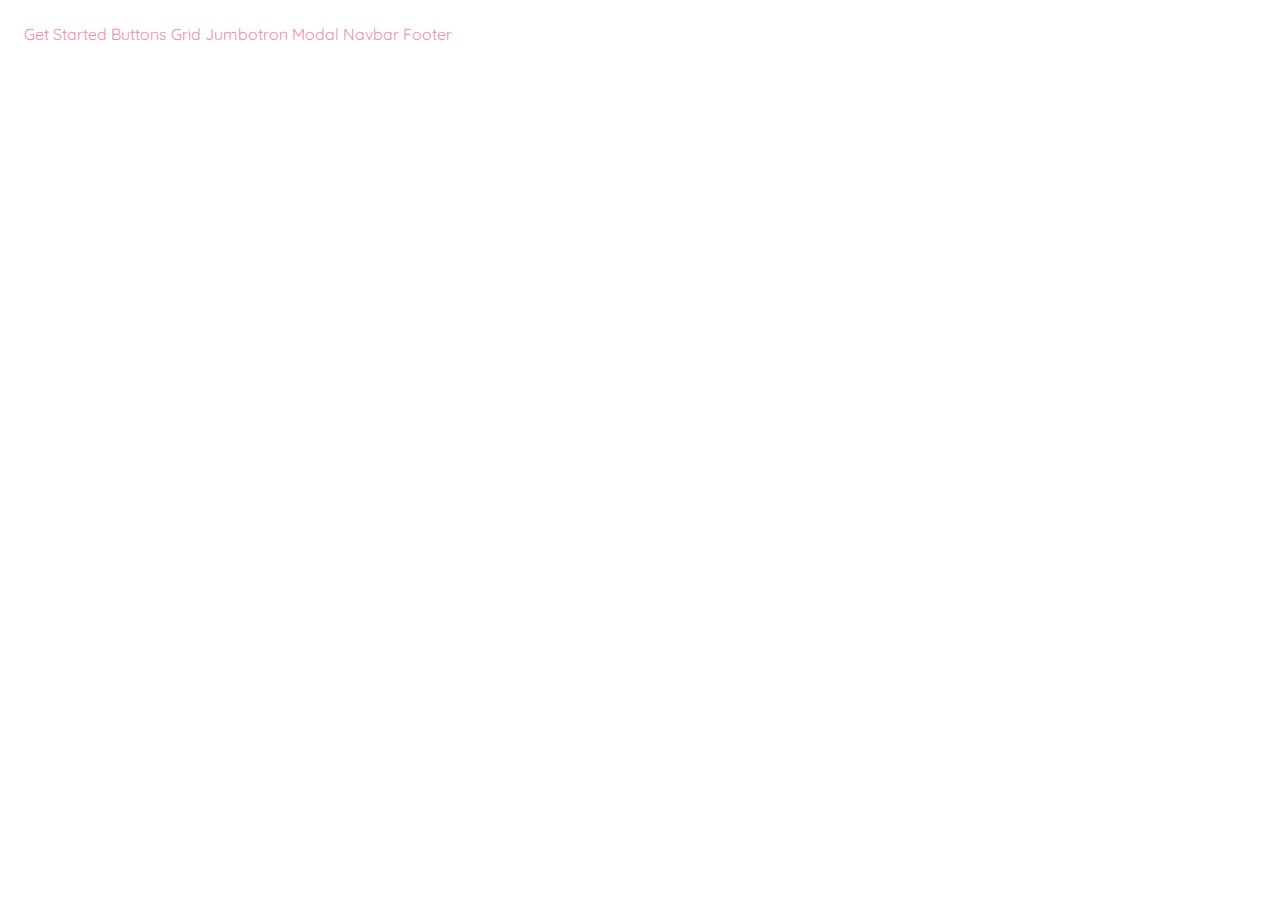
==== index.html @ 78e28110 "Index file for documentation" ====
<!DOCTYPE html>
<html lang="en">
    <head>
        <meta charset="utf-8">
        <meta name="viewport" content="width=device-width, initial-scale=1.0">
        <link rel="stylesheet" href="css/main.css">
        <title>Get Started with Pattern Library</title>
    </head>
    <body>
        <div class="column">
            <div class="sidenav">
                <a href="#!">Get Started</a>
                <a href="#!">Buttons</a>
                <a href="#!">Grid</a>
                <a href="#!">Jumbotron</a>
                <a href="#!">Modal</a>
                <a href="#!">Navbar</a>
                <a href="#!">Footer</a>
            </div>
        </div>

        <script src="http://code.jquery.com/jquery-3.3.1.min.js"></script>
        <script src="js/main.js"></script>
    </body>
</html>
---- css/main.css ----
@import url("https://fonts.googleapis.com/css?family=Quicksand:400,500");
html {
  box-sizing: border-box; }

*,
*:before,
*:after {
  box-sizing: inherit; }

* {
  transition: all .3s ease-in-out; }

body {
  padding: 0;
  margin: 0;
  font-family: "Quicksand", sans-serif;
  font-weight: 400;
  color: #333333;
  display: flex;
  min-height: 100vh;
  flex-direction: column; }

.section {
  width: 100%;
  padding: 20px 0px;
  background-color: #FFFFFF; }

a {
  text-decoration: none;
  color: #F48AAE; }
  a:hover {
    color: #64CEC3; }

h1, h2, h3, h4, h5, h6 {
  font-weight: 500;
  margin-top: 1rem;
  margin-bottom: 1rem; }

h1 {
  font-size: 2.5rem;
  margin-bottom: 20px; }

h2 {
  font-size: 2rem; }

h3 {
  font-size: 1.75rem; }

h4 {
  font-size: 1.5rem; }

h5 {
  font-size: 1.25rem; }

h6 {
  font-size: 1.1rem; }

i {
  transition: .3s ease-in-out;
  color: #F48AAE;
  font-size: 2rem; }
  i:hover {
    color: #D5D5D5; }

ul {
  list-style-type: none; }
  ul li {
    list-style-type: none; }

xmp {
  background-color: #F5F5F5;
  padding: 20px; }

input {
  padding: 0.75rem 1rem;
  outline: none;
  font-family: "Quicksand", sans-serif;
  font-size: 16px;
  color: #333333;
  border: 1px solid #D5D5D5;
  border-radius: 5px;
  margin-right: 10px;
  vertical-align: top; }

::placeholder {
  font-family: "Quicksand", sans-serif;
  color: #D5D5D5; }

.left-align {
  text-align: left; }

.center, .center-align {
  text-align: center; }

.right-align {
  text-align: right; }

.right {
  float: right; }

header .header-image {
  width: 100%;
  height: auto; }

footer {
  width: 100%;
  background-color: #F48AAE; }
  footer ul {
    margin: 0;
    padding: 0; }
  footer a {
    color: #FFFFFF; }
    footer a:hover {
      color: #D5D5D5; }
  footer i {
    font-size: 2rem;
    color: #FFFFFF; }
  footer .fa-facebook-f, footer .fa-instagram {
    margin-left: 30px; }

@media screen and (min-width: 320px) {
  footer .column {
    text-align: center; } }
@media screen and (min-width: 640px) {
  footer .column {
    text-align: left; }
  footer .container {
    max-width: 100%; }
  footer i {
    font-size: 2.5rem; }
    footer i.fa-facebook-f, footer i.fa-instagram {
      margin-left: 30px; } }
@media screen and (min-width: 960px) {
  footer .container {
    max-width: 70%; } }
main {
  flex: 1; }

.container {
  max-width: 70%;
  margin: 0 auto; }

.column {
  padding: 1rem;
  margin: 8px; }

@media only screen and (min-width: 641px) {
  .row {
    display: flex; }

  .column {
    flex: 1; } }
nav {
  height: 80px;
  width: 100%;
  background-color: #64CEC3;
  color: #FFFFFF;
  line-height: 80px; }
  nav a {
    font-size: 1rem;
    color: #FFFFFF; }
    nav a:hover {
      color: #FFFFFF; }
  nav .open-menu {
    float: right;
    margin-top: 5px;
    margin-right: 20px; }
    nav .open-menu i {
      color: #FFFFFF; }
      nav .open-menu i:hover {
        color: #D5D5D5; }
  nav .main-nav {
    position: relative;
    height: 100%; }
  nav .logo {
    position: absolute;
    display: inline-block;
    padding: 0 0 0 20px;
    font-size: 2rem; }
    nav .logo:hover {
      color: #D5D5D5; }
  nav ul {
    margin: 0; }
    nav ul li {
      float: left;
      padding: 0; }
      nav ul li:hover {
        background-color: #37aea2; }
      nav ul li.active {
        background-color: #37aea2; }
        nav ul li.active a {
          color: #FFFFFF; }
        nav ul li.active:hover {
          background-color: #319b90; }
    nav ul a {
      font-size: 1rem;
      display: block;
      padding: 0 20px;
      cursor: pointer; }

@media screen and (min-width: 320px) {
  .main-nav ul {
    display: none; }

  .sidenav-container {
    display: none; } }
@media screen and (min-width: 640px) {
  .main-nav ul {
    display: inline-block; }

  .open-menu {
    display: none; }

  .sidenav-container {
    display: none; } }
@media screen and (min-width: 960px) {
  .main-nav ul {
    display: inline-block; }

  .open-menu {
    display: none; }

  .sidenav-container {
    display: none; } }
.sidenav-container {
  position: absolute;
  top: 0;
  left: 0;
  width: 100%;
  height: 100%;
  background-color: #FFFFFF; }
  .sidenav-container .close-menu {
    position: absolute;
    top: 20px;
    right: 20px; }
    .sidenav-container .close-menu i {
      color: #64CEC3; }
      .sidenav-container .close-menu i:hover {
        color: #37aea2; }
  .sidenav-container ul {
    margin-top: 55px;
    font-size: 1.5rem;
    font-weight: 500;
    padding-left: 0px; }
    .sidenav-container ul li {
      margin-left: 0;
      padding: 20px 0px 20px 50px;
      cursor: pointer; }
      .sidenav-container ul li:hover {
        background-color: #F5F5F5; }
        .sidenav-container ul li:hover a {
          color: #64CEC3; }

.btn {
  border: none;
  outline: none;
  cursor: pointer;
  padding: 0.75rem 1rem;
  font-size: 1rem;
  background-color: transparent;
  color: #333333;
  font-family: "Quicksand";
  border: solid 1px #D5D5D5;
  border-radius: 5px;
  transition: all .3s ease-in-out; }
  .btn:hover {
    border-color: #a2a2a2; }
  .btn.raised {
    box-shadow: 0px 2px 2px rgba(0, 0, 0, 0.225); }
  .btn.primary {
    background-color: #64CEC3;
    border-color: #64CEC3;
    color: #FFFFFF; }
    .btn.primary:hover {
      background-color: #37aea2;
      border-color: #37aea2; }
  .btn.secondary {
    background-color: #F48AAE;
    border-color: #F48AAE;
    color: #FFFFFF; }
    .btn.secondary:hover {
      background-color: #ed447e;
      border-color: #ed447e; }
  .btn.error {
    background-color: #F5493D;
    border-color: #F5493D;
    color: #FFFFFF; }
    .btn.error:hover {
      background-color: #da190b;
      border-color: #da190b; }
  .btn.success {
    background-color: #5FB962;
    border-color: #5FB962;
    color: #FFFFFF; }
    .btn.success:hover {
      background-color: #3e8e41;
      border-color: #3e8e41; }

.btn.outline {
  background-color: transparent;
  color: #333333; }
  .btn.outline.primary {
    border-color: #64CEC3;
    color: #64CEC3; }
    .btn.outline.primary:hover {
      background-color: #64CEC3;
      color: #FFFFFF; }
  .btn.outline.secondary {
    border-color: #F48AAE;
    color: #F48AAE; }
    .btn.outline.secondary:hover {
      background-color: #F48AAE;
      color: #FFFFFF; }
  .btn.outline.error {
    border-color: #F5493D;
    color: #F5493D; }
    .btn.outline.error:hover {
      background-color: #F5493D;
      color: #FFFFFF; }
  .btn.outline.success {
    border-color: #5FB962;
    color: #5FB962; }
    .btn.outline.success:hover {
      background-color: #5FB962;
      color: #FFFFFF; }

.btn.rounded.outline {
  background-color: #FFFFFF; }
  .btn.rounded.outline.primary {
    background-color: transparent; }
    .btn.rounded.outline.primary:hover {
      background-color: #64CEC3;
      border-color: #64CEC3; }
  .btn.rounded.outline.secondary {
    background-color: transparent; }
    .btn.rounded.outline.secondary:hover {
      background-color: #F48AAE;
      border-color: #F48AAE; }
  .btn.rounded.outline.error {
    background-color: transparent; }
    .btn.rounded.outline.error:hover {
      background-color: #F5493D;
      border-color: #F5493D; }
  .btn.rounded.outline.success {
    background-color: transparent; }
    .btn.rounded.outline.success:hover {
      background-color: #5FB962;
      border-color: #5FB962; }

.btn.rounded {
  border-radius: 50px;
  color: #FFFFFF; }
  .btn.rounded.primary {
    background-color: #64CEC3;
    border-color: #64CEC3; }
    .btn.rounded.primary:hover {
      background-color: #37aea2;
      border-color: #37aea2; }
  .btn.rounded.secondary {
    background-color: #F48AAE;
    border-color: #F48AAE; }
    .btn.rounded.secondary:hover {
      background-color: #ed447e;
      border-color: #ed447e; }
  .btn.rounded.error {
    background-color: #F5493D;
    border-color: #F5493D; }
    .btn.rounded.error:hover {
      background-color: #da190b;
      border-color: #da190b; }
  .btn.rounded.success {
    background-color: #5FB962;
    border-color: #5FB962; }
    .btn.rounded.success:hover {
      background-color: #3e8e41;
      border-color: #3e8e41; }

.btn.block {
  width: 100%;
  margin: 10px 0px;
  background-color: #64CEC3;
  border-color: #64CEC3;
  color: #FFFFFF; }
  .btn.block.primary {
    background-color: #64CEC3;
    border-color: #64CEC3; }
    .btn.block.primary:hover {
      background-color: #37aea2;
      border-color: #37aea2; }
  .btn.block.secondary {
    background-color: #F48AAE;
    border-color: #F48AAE; }
    .btn.block.secondary:hover {
      background-color: #ed447e;
      border-color: #ed447e; }
  .btn.block.error {
    background-color: #F5493D;
    border-color: #F5493D; }
    .btn.block.error:hover {
      background-color: #da190b;
      border-color: #da190b; }
  .btn.block.success {
    background-color: #5FB962;
    border-color: #5FB962; }
    .btn.block.success:hover {
      background-color: #3e8e41;
      border-color: #3e8e41; }

.btn.block.outline {
  background-color: transparent; }
  .btn.block.outline.primary {
    border-color: #64CEC3;
    color: #64CEC3; }
    .btn.block.outline.primary:hover {
      background-color: #64CEC3;
      color: #FFFFFF; }
  .btn.block.outline.secondary {
    border-color: #F48AAE;
    color: #F48AAE; }
    .btn.block.outline.secondary:hover {
      background-color: #F48AAE;
      color: #FFFFFF; }

.btn.clear {
  background-color: transparent;
  border-color: transparent; }
  .btn.clear.primary {
    color: #64CEC3; }
    .btn.clear.primary:hover {
      background-color: #64CEC3;
      border-color: #64CEC3;
      color: #FFFFFF; }
  .btn.clear.secondary {
    color: #F48AAE; }
    .btn.clear.secondary:hover {
      background-color: #F48AAE;
      border-color: #F48AAE;
      color: #FFFFFF; }
  .btn.clear.error {
    color: #F5493D; }
    .btn.clear.error:hover {
      background-color: #F5493D;
      border-color: #F5493D;
      color: #FFFFFF; }
  .btn.clear.success {
    color: #5FB962; }
    .btn.clear.success:hover {
      background-color: #5FB962;
      border-color: #5FB962;
      color: #FFFFFF; }

.jumbotron {
  background-color: #F5F5F5;
  padding: 10px 20px;
  border-radius: 10px; }
  .jumbotron input {
    margin: 10px 0px; }

.modal-container {
  position: fixed;
  display: none;
  z-index: 1;
  top: 0;
  left: 0;
  width: 100%;
  height: 100%;
  background-color: rgba(0, 0, 0, 0.5); }
  .modal-container .modal {
    position: relative;
    margin: 15% auto;
    padding: 20px 40px;
    width: 60%;
    border-radius: 5px;
    background-color: #FFFFFF; }
    .modal-container .modal .close-modal {
      position: absolute;
      top: 20px;
      right: 20px; }
      .modal-container .modal .close-modal i {
        color: #64CEC3; }
        .modal-container .modal .close-modal i:hover {
          color: #37aea2; }

@media screen and (min-width: 320px) {
  .modal-container .modal {
    width: 90%;
    padding: 10px 20px; } }
@media screen and (min-width: 640px) {
  .modal-container .modal {
    width: 90%;
    padding: 20px 30px; } }
@media screen and (min-width: 960px) {
  .modal-container .modal {
    width: 60%;
    padding: 20px 40px; } }

/*# sourceMappingURL=main.css.map */
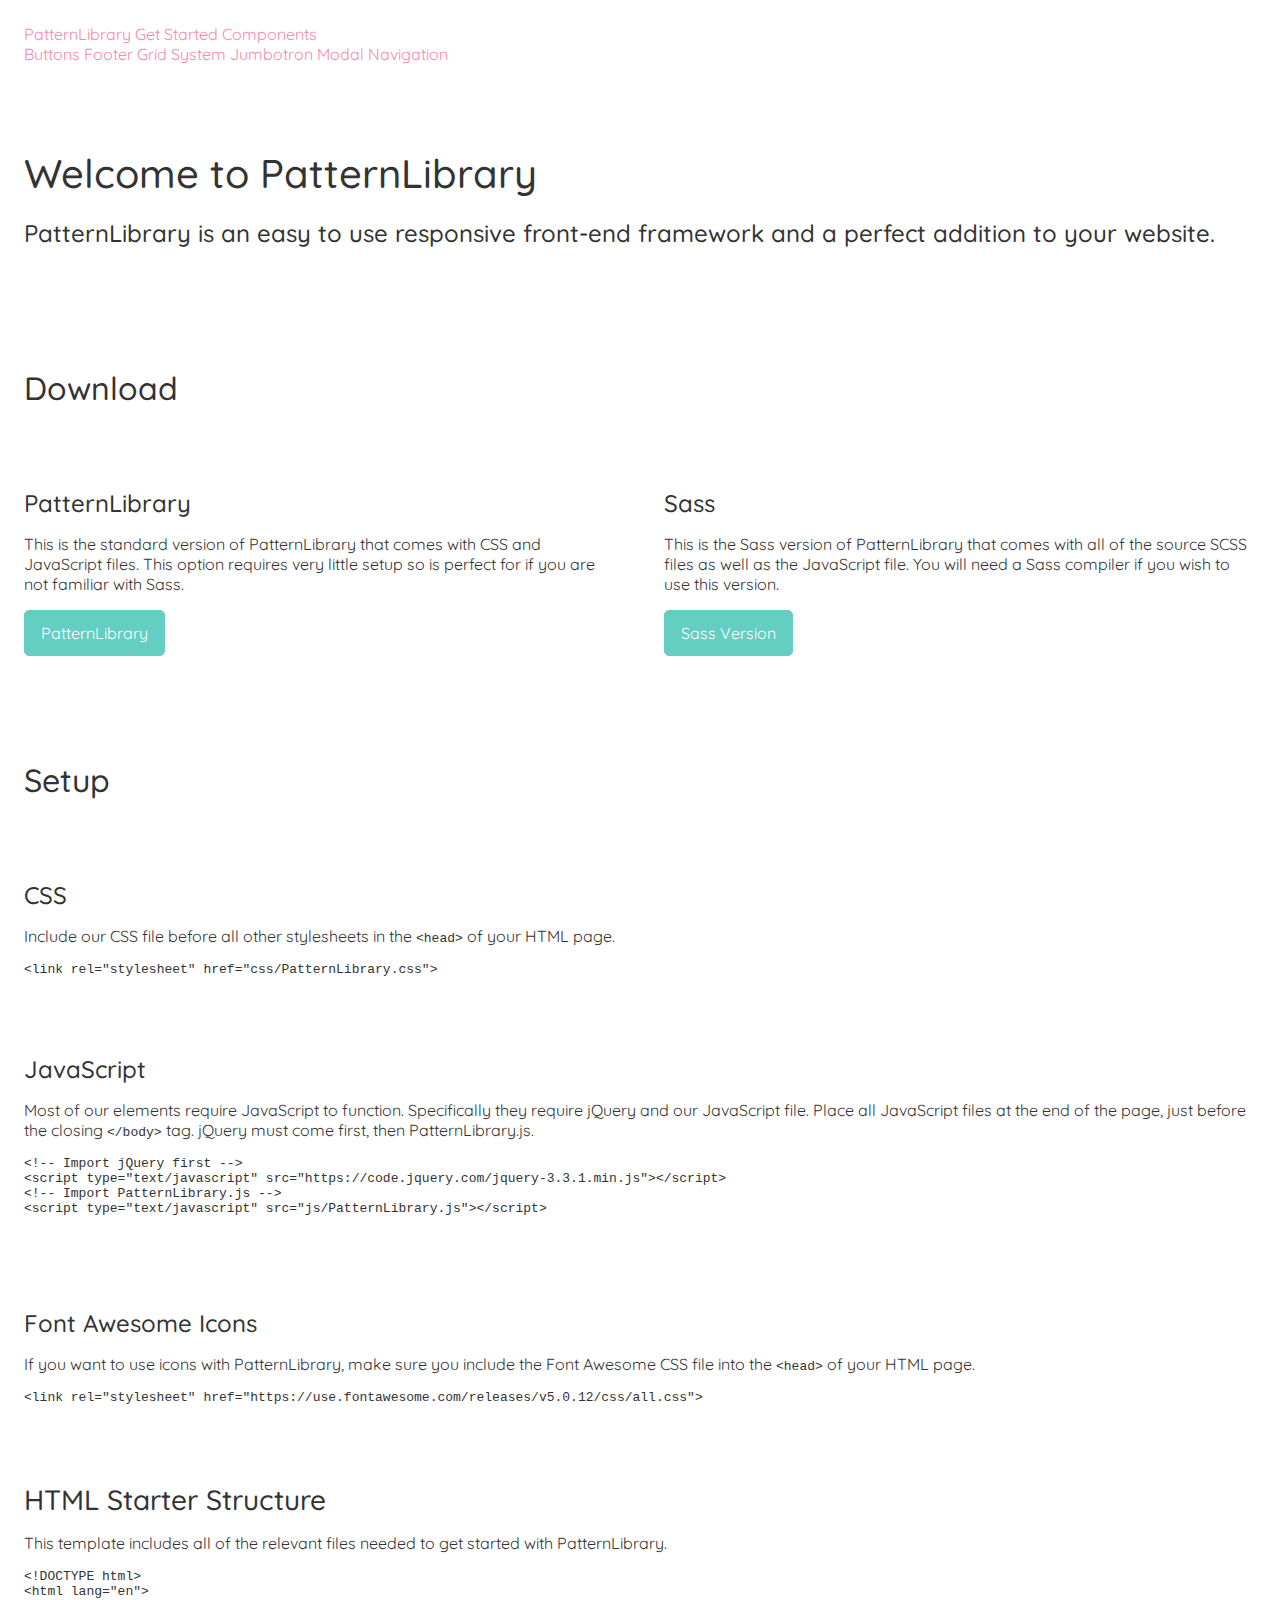
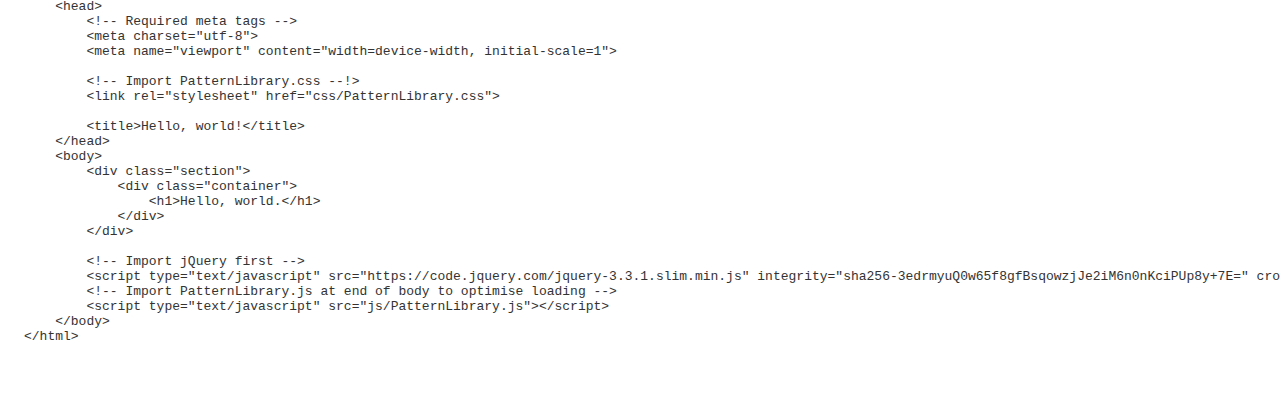
==== commit a7eb869c: "Index, buttons and footer html pages completed" ====
--- a/index.html
+++ b/index.html
@@ -3,23 +3,130 @@
     <head>
         <meta charset="utf-8">
         <meta name="viewport" content="width=device-width, initial-scale=1.0">
+        <link rel="stylesheet" href="https://use.fontawesome.com/releases/v5.0.12/css/all.css">
         <link rel="stylesheet" href="css/main.css">
-        <title>Get Started with Pattern Library</title>
+        <title>Get started with PatternLibrary</title>
     </head>
-    <body>
-        <div class="column">
-            <div class="sidenav">
-                <a href="#!">Get Started</a>
-                <a href="#!">Buttons</a>
-                <a href="#!">Grid</a>
-                <a href="#!">Jumbotron</a>
-                <a href="#!">Modal</a>
-                <a href="#!">Navbar</a>
-                <a href="#!">Footer</a>
-            </div>
+    <body id="is-page">
+        <div class="documentation-wrapper">
+            <header>
+                <div class="fixed-sidenav">
+                    <div class="column">
+                        <a class="logo center" href="index.html">PatternLibrary</a>
+                        <a class="sidenav-item active" href="index.html">Get Started</a>
+                        <a class="sidenav-item dropdown-btn" href="#!">Components</a>
+                        <div class="dropdown-container">
+                            <a class="dropdown-item" href="buttons.html">Buttons</a>
+                            <a class="dropdown-item" href="footer.html">Footer</a>
+                            <a class="dropdown-item" href="grid.html">Grid System</a>
+                            <a class="dropdown-item" href="jumbotron.html">Jumbotron</a>
+                            <a class="dropdown-item" href="modal.html">Modal</a>
+                            <a class="dropdown-item" href="navigation.html">Navigation</a>
+                        </div>
+                    </div>
+                </div>
+            </header>
+            <main>
+                <div class="row section">
+                    <div class="column">
+                        <h1 class="heading">Welcome to PatternLibrary</h1>
+                        <h4 class="tagline">PatternLibrary is an easy to use responsive front-end framework and a perfect addition to your website.</h4>
+                    </div>
+                </div>
+                <div class="section">
+                    <div class="row">
+                        <div class="column column-title">
+                            <h2 class="title">Download</h2>
+                        </div>
+                    </div>
+                    <div class="row">
+                        <div class="column">
+                            <h4 class="subtitle">PatternLibrary</h4>
+                            <p>This is the standard version of PatternLibrary that comes with CSS and JavaScript files. This option requires very little setup so is perfect for if you are not familiar with Sass.</p>
+                            <button class="btn primary">PatternLibrary</button>
+                        </div>
+                        <div class="column">
+                            <h4 class="subtitle">Sass</h4>
+                            <p>This is the Sass version of PatternLibrary that comes with all of the source SCSS files as well as the JavaScript file. You will need a Sass compiler if you wish to use this version.</p>
+                            <button class="btn primary">Sass Version</button>
+                        </div>
+                    </div>
+                </div>
+                <div class="section">
+                    <div class="row">
+                        <div class="column column-title">
+                            <h2 class="title">Setup</h2>
+                        </div>
+                    </div>
+                    <div class="row">
+                        <div class="column">
+                            <h4 class="subtitle">CSS</h4>
+                            <p>Include our CSS file before all other stylesheets in the <code class="code-inline">&lt;head&gt;</code> of your HTML page.</p>
+<pre>
+<code class="code-block"><span class="code-tag">&lt;link</span> rel="stylesheet" href="css/PatternLibrary.css"&gt;</code>
+</pre>
+                        </div>
+                    </div>
+                    <div class="row">
+                        <div class="column">
+                            <h4 class="subtitle">JavaScript</h4>
+                            <p>Most of our elements require JavaScript to function. Specifically they require jQuery and our JavaScript file. Place all JavaScript files at the end of the page, just before the closing <code class="code-inline">&lt;/body&gt;</code> tag. jQuery must come first, then PatternLibrary.js.</p>
+<pre>
+<code class="code-block">&lt;!-- Import jQuery first --&gt;
+&lt;script type="text/javascript" src="https://code.jquery.com/jquery-3.3.1.min.js"&gt;&lt;/script&gt;
+&lt;!-- Import PatternLibrary.js --&gt;
+&lt;script type="text/javascript" src="js/PatternLibrary.js"&gt;&lt;/script&gt;
+</code>
+</pre>
+                        </div>
+                    </div>
+                    <div class="row">
+                        <div class="column">
+                            <h4 class="subtitle">Font Awesome Icons</h4>
+                            <p>If you want to use icons with PatternLibrary, make sure you include the Font Awesome CSS file into the <code class="code-inline">&lt;head&gt;</code> of your HTML page.</p>
+<pre>
+<code class="code-block">&lt;link rel="stylesheet" href="https://use.fontawesome.com/releases/v5.0.12/css/all.css"&gt;</code>
+</pre>
+                        </div>
+                    </div>
+                    <div class="row">
+                        <div class="column">
+                            <h3 class="title">HTML Starter Structure</h3>
+                            <p>This template includes all of the relevant files needed to get started with PatternLibrary.</p>
+<pre>
+<code class="code-block">&lt;!DOCTYPE html&gt;
+&lt;html lang="en"&gt;
+    &lt;head&gt;
+        &lt;!-- Required meta tags --&gt;
+        &lt;meta charset="utf-8"&gt;
+        &lt;meta name="viewport" content="width=device-width, initial-scale=1"&gt;
+        
+        &lt;!-- Import PatternLibrary.css --!&gt;
+        &lt;link rel="stylesheet" href="css/PatternLibrary.css"&gt;
+        
+        &lt;title&gt;Hello, world!&lt;/title&gt;
+    &lt;/head&gt;
+    &lt;body&gt;
+        &lt;div class="section"&gt;
+            &lt;div class="container"&gt;
+                &lt;h1&gt;Hello, world.&lt;/h1&gt;
+            &lt;/div&gt;
+        &lt;/div&gt;
+        
+        &lt;!-- Import jQuery first --&gt;
+        &lt;script type="text/javascript" src="https://code.jquery.com/jquery-3.3.1.slim.min.js" integrity="sha256-3edrmyuQ0w65f8gfBsqowzjJe2iM6n0nKciPUp8y+7E=" crossorigin="anonymous"&gt;&lt;/script&gt;
+        &lt;!-- Import PatternLibrary.js at end of body to optimise loading --&gt;
+        &lt;script type="text/javascript" src="js/PatternLibrary.js"&gt;&lt;/script&gt;
+    &lt;/body&gt;
+&lt;/html&gt;
+</code>
+</pre>
+                        </div>
+                    </div>
+                </div>
+            </main>
+            <script src="http://code.jquery.com/jquery-3.3.1.min.js"></script>
+            <script src="js/main.js"></script>
         </div>
-
-        <script src="http://code.jquery.com/jquery-3.3.1.min.js"></script>
-        <script src="js/main.js"></script>
     </body>
 </html>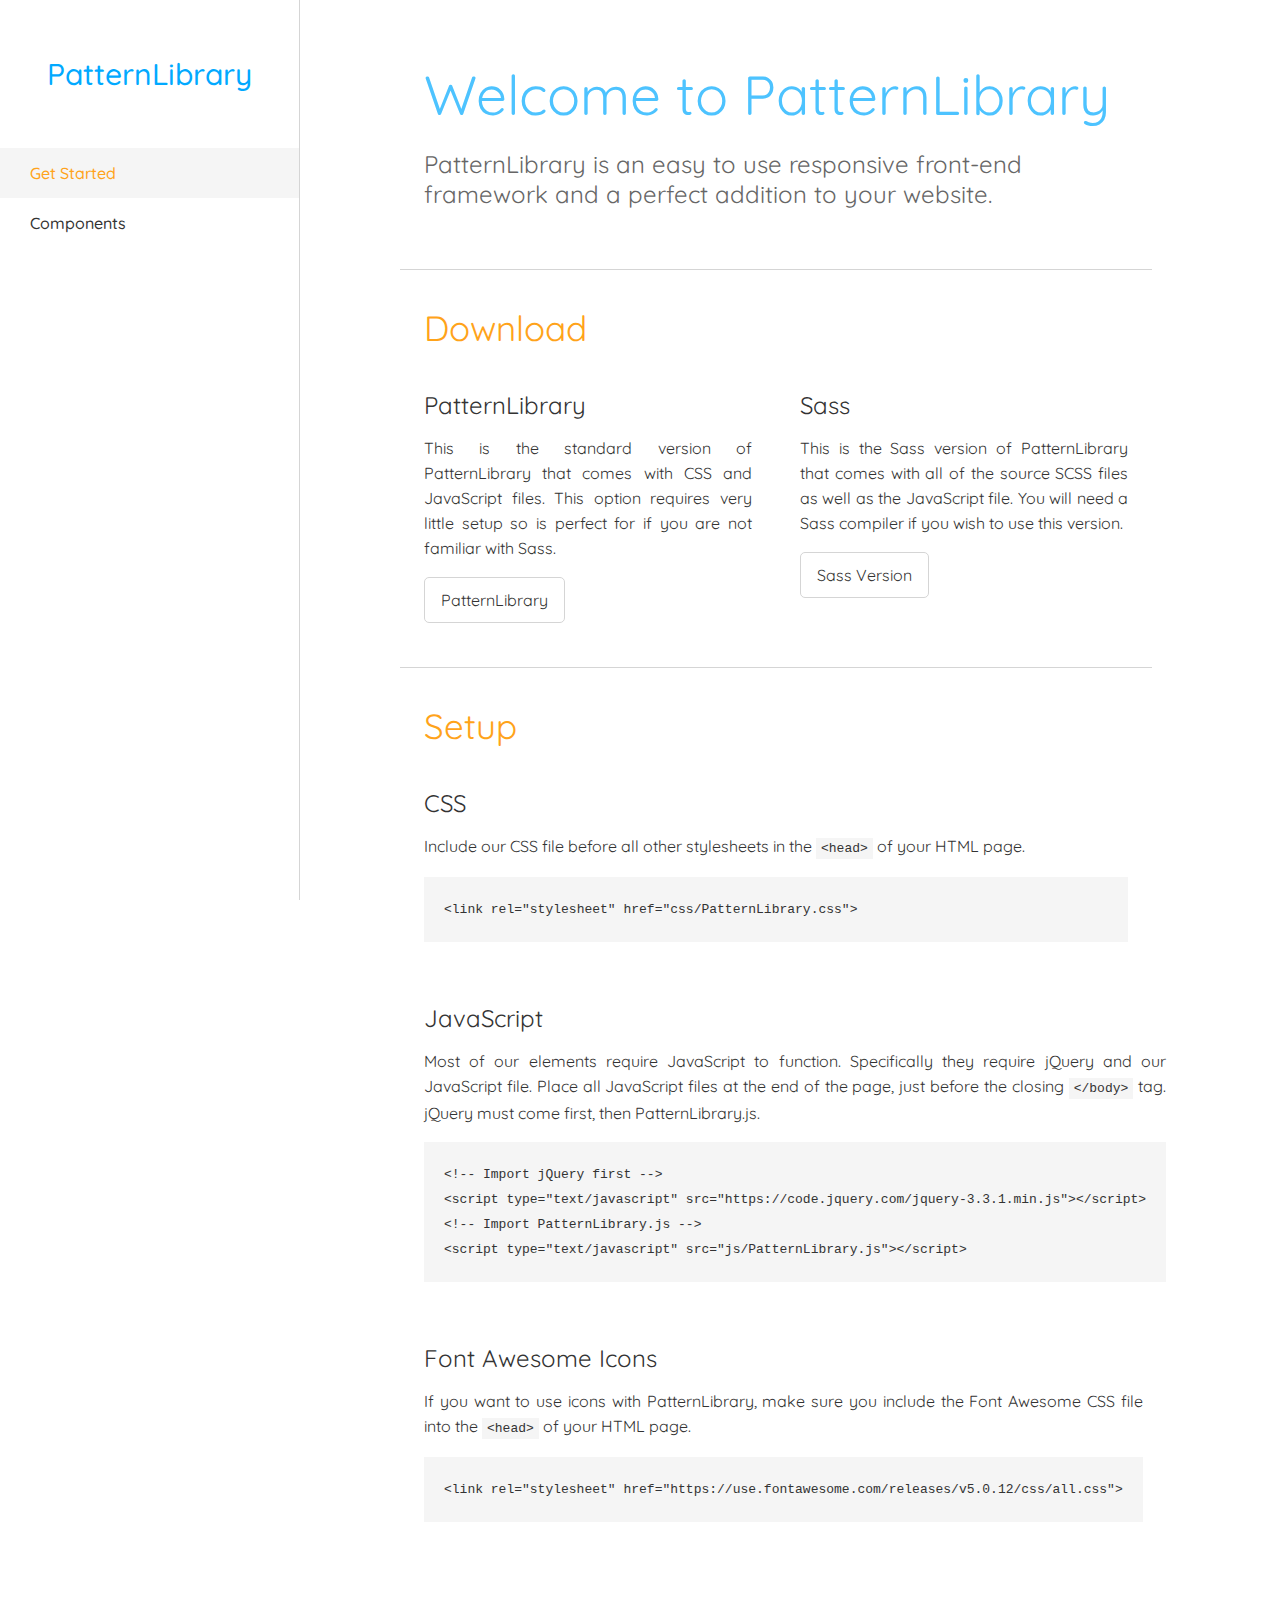
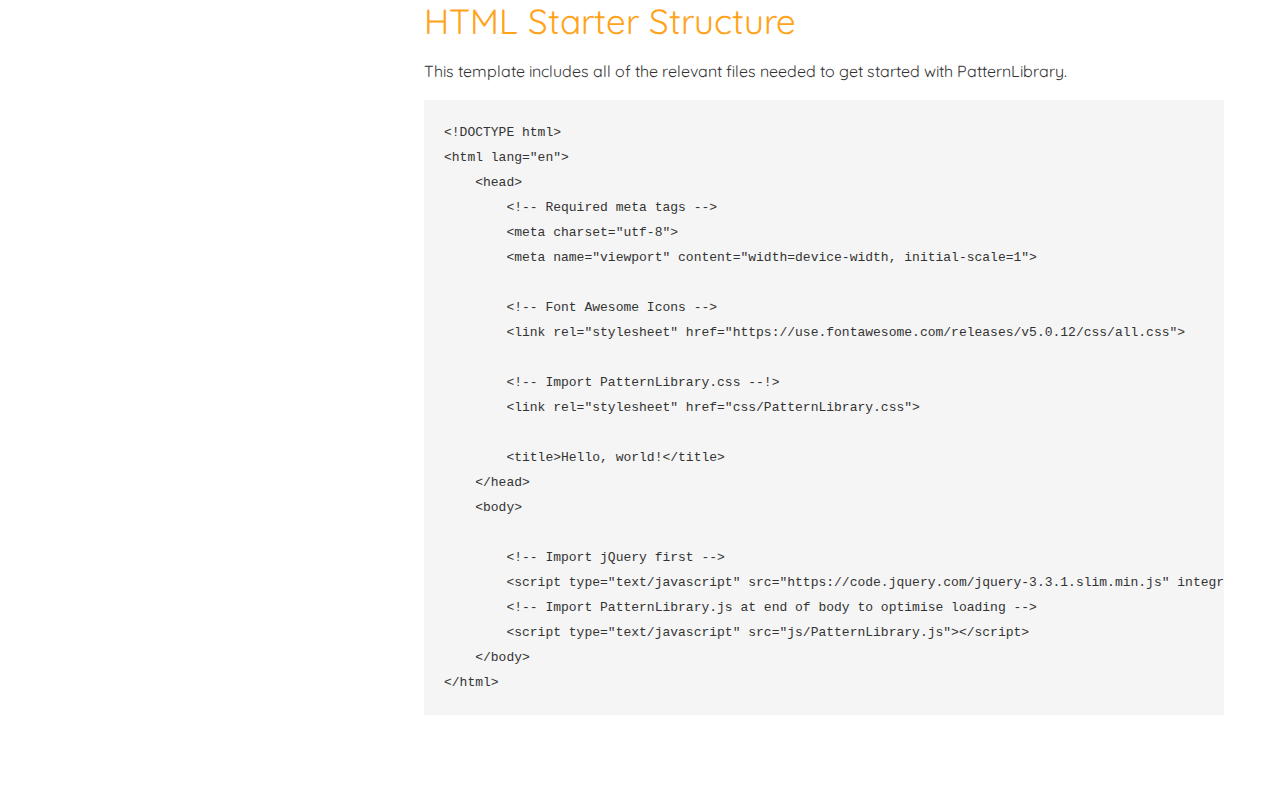
==== commit c75a6e06: "Jumbotron page completed" ====
--- a/index.html
+++ b/index.html
@@ -101,17 +101,15 @@
         &lt;meta charset="utf-8"&gt;
         &lt;meta name="viewport" content="width=device-width, initial-scale=1"&gt;
         
+        &lt;!-- Font Awesome Icons --&gt;
+        &lt;link rel="stylesheet" href="https://use.fontawesome.com/releases/v5.0.12/css/all.css"&gt;
+        
         &lt;!-- Import PatternLibrary.css --!&gt;
         &lt;link rel="stylesheet" href="css/PatternLibrary.css"&gt;
         
         &lt;title&gt;Hello, world!&lt;/title&gt;
     &lt;/head&gt;
     &lt;body&gt;
-        &lt;div class="section"&gt;
-            &lt;div class="container"&gt;
-                &lt;h1&gt;Hello, world.&lt;/h1&gt;
-            &lt;/div&gt;
-        &lt;/div&gt;
         
         &lt;!-- Import jQuery first --&gt;
         &lt;script type="text/javascript" src="https://code.jquery.com/jquery-3.3.1.slim.min.js" integrity="sha256-3edrmyuQ0w65f8gfBsqowzjJe2iM6n0nKciPUp8y+7E=" crossorigin="anonymous"&gt;&lt;/script&gt;
--- a/css/main.css
+++ b/css/main.css
@@ -27,9 +27,9 @@
 
 a {
   text-decoration: none;
-  color: #F48AAE; }
+  color: #FFA31A; }
   a:hover {
-    color: #64CEC3; }
+    color: #4DC3FF; }
 
 h1, h2, h3, h4, h5, h6 {
   font-weight: 500;
@@ -57,7 +57,7 @@
 
 i {
   transition: .3s ease-in-out;
-  color: #F48AAE;
+  color: #FFA31A;
   font-size: 2rem; }
   i:hover {
     color: #D5D5D5; }
@@ -66,10 +66,6 @@
   list-style-type: none; }
   ul li {
     list-style-type: none; }
-
-xmp {
-  background-color: #F5F5F5;
-  padding: 20px; }
 
 input {
   padding: 0.75rem 1rem;
@@ -97,26 +93,6 @@
 
 .right {
   float: right; }
-
-header .header-image {
-  width: 100%;
-  height: auto; }
-
-footer {
-  width: 100%;
-  background-color: #F48AAE; }
-  footer ul {
-    margin: 0;
-    padding: 0; }
-  footer a {
-    color: #FFFFFF; }
-    footer a:hover {
-      color: #D5D5D5; }
-  footer i {
-    font-size: 2rem;
-    color: #FFFFFF; }
-  footer .fa-facebook-f, footer .fa-instagram {
-    margin-left: 30px; }
 
 @media screen and (min-width: 320px) {
   footer .column {
@@ -153,7 +129,7 @@
 nav {
   height: 80px;
   width: 100%;
-  background-color: #64CEC3;
+  background-color: #4DC3FF;
   color: #FFFFFF;
   line-height: 80px; }
   nav a {
@@ -185,13 +161,13 @@
       float: left;
       padding: 0; }
       nav ul li:hover {
-        background-color: #37aea2; }
+        background-color: #01a9ff; }
       nav ul li.active {
-        background-color: #37aea2; }
+        background-color: #01a9ff; }
         nav ul li.active a {
           color: #FFFFFF; }
         nav ul li.active:hover {
-          background-color: #319b90; }
+          background-color: #0098e6; }
     nav ul a {
       font-size: 1rem;
       display: block;
@@ -222,34 +198,34 @@
 
   .sidenav-container {
     display: none; } }
-.sidenav-container {
+.mobilenav-container {
   position: absolute;
   top: 0;
   left: 0;
   width: 100%;
   height: 100%;
   background-color: #FFFFFF; }
-  .sidenav-container .close-menu {
+  .mobilenav-container .close-menu {
     position: absolute;
     top: 20px;
     right: 20px; }
-    .sidenav-container .close-menu i {
-      color: #64CEC3; }
-      .sidenav-container .close-menu i:hover {
-        color: #37aea2; }
-  .sidenav-container ul {
+    .mobilenav-container .close-menu i {
+      color: #4DC3FF; }
+      .mobilenav-container .close-menu i:hover {
+        color: #01a9ff; }
+  .mobilenav-container ul {
     margin-top: 55px;
     font-size: 1.5rem;
     font-weight: 500;
     padding-left: 0px; }
-    .sidenav-container ul li {
+    .mobilenav-container ul li {
       margin-left: 0;
       padding: 20px 0px 20px 50px;
       cursor: pointer; }
-      .sidenav-container ul li:hover {
+      .mobilenav-container ul li:hover {
         background-color: #F5F5F5; }
-        .sidenav-container ul li:hover a {
-          color: #64CEC3; }
+        .mobilenav-container ul li:hover a {
+          color: #4DC3FF; }
 
 .btn {
   border: none;
@@ -264,52 +240,66 @@
   border-radius: 5px;
   transition: all .3s ease-in-out; }
   .btn:hover {
-    border-color: #a2a2a2; }
+    border-color: #a2a2a2;
+    color: #333333; }
   .btn.raised {
     box-shadow: 0px 2px 2px rgba(0, 0, 0, 0.225); }
-  .btn.primary {
-    background-color: #64CEC3;
-    border-color: #64CEC3;
-    color: #FFFFFF; }
-    .btn.primary:hover {
-      background-color: #37aea2;
-      border-color: #37aea2; }
-  .btn.secondary {
-    background-color: #F48AAE;
-    border-color: #F48AAE;
-    color: #FFFFFF; }
-    .btn.secondary:hover {
-      background-color: #ed447e;
-      border-color: #ed447e; }
-  .btn.error {
+
+.btn.filled {
+  background-color: #D5D5D5;
+  border-color: transparent;
+  color: #FFFFFF; }
+  .btn.filled:hover {
+    background-color: #9E9E9E;
+    border-color: #9E9E9E;
+    color: #FFFFFF; }
+  .btn.filled.primary {
+    background-color: #4DC3FF;
+    border-color: #4DC3FF;
+    color: #FFFFFF; }
+    .btn.filled.primary:hover {
+      background-color: #01a9ff;
+      border-color: #01a9ff; }
+  .btn.filled.secondary {
+    background-color: #FFA31A;
+    border-color: #FFA31A;
+    color: #FFFFFF; }
+    .btn.filled.secondary:hover {
+      background-color: #cd7a00;
+      border-color: #cd7a00; }
+  .btn.filled.success {
+    background-color: #5FB962;
+    border-color: #5FB962;
+    color: #FFFFFF; }
+    .btn.filled.success:hover {
+      background-color: #3e8e41;
+      border-color: #3e8e41; }
+  .btn.filled.error {
     background-color: #F5493D;
     border-color: #F5493D;
     color: #FFFFFF; }
-    .btn.error:hover {
+    .btn.filled.error:hover {
       background-color: #da190b;
       border-color: #da190b; }
-  .btn.success {
-    background-color: #5FB962;
-    border-color: #5FB962;
-    color: #FFFFFF; }
-    .btn.success:hover {
-      background-color: #3e8e41;
-      border-color: #3e8e41; }
 
 .btn.outline {
   background-color: transparent;
   color: #333333; }
+  .btn.outline:hover {
+    background-color: #D5D5D5;
+    border-color: transparent;
+    color: #FFFFFF; }
   .btn.outline.primary {
-    border-color: #64CEC3;
-    color: #64CEC3; }
+    border-color: #4DC3FF;
+    color: #4DC3FF; }
     .btn.outline.primary:hover {
-      background-color: #64CEC3;
+      background-color: #4DC3FF;
       color: #FFFFFF; }
   .btn.outline.secondary {
-    border-color: #F48AAE;
-    color: #F48AAE; }
+    border-color: #FFA31A;
+    color: #FFA31A; }
     .btn.outline.secondary:hover {
-      background-color: #F48AAE;
+      background-color: #FFA31A;
       color: #FFFFFF; }
   .btn.outline.error {
     border-color: #F5493D;
@@ -324,134 +314,203 @@
       background-color: #5FB962;
       color: #FFFFFF; }
 
+.btn.rounded {
+  border-radius: 50px; }
+
 .btn.rounded.outline {
-  background-color: #FFFFFF; }
+  background-color: transparent;
+  color: #333333; }
+  .btn.rounded.outline:hover {
+    background-color: #D5D5D5;
+    border-color: transparent;
+    color: #FFFFFF; }
   .btn.rounded.outline.primary {
-    background-color: transparent; }
+    background-color: transparent;
+    color: #4DC3FF; }
     .btn.rounded.outline.primary:hover {
-      background-color: #64CEC3;
-      border-color: #64CEC3; }
+      background-color: #4DC3FF;
+      border-color: #4DC3FF;
+      color: #FFFFFF; }
   .btn.rounded.outline.secondary {
-    background-color: transparent; }
+    background-color: transparent;
+    color: #FFA31A; }
     .btn.rounded.outline.secondary:hover {
-      background-color: #F48AAE;
-      border-color: #F48AAE; }
+      background-color: #FFA31A;
+      border-color: #FFA31A;
+      color: #FFFFFF; }
   .btn.rounded.outline.error {
-    background-color: transparent; }
+    background-color: transparent;
+    color: #F5493D; }
     .btn.rounded.outline.error:hover {
       background-color: #F5493D;
-      border-color: #F5493D; }
+      border-color: #F5493D;
+      color: #FFFFFF; }
   .btn.rounded.outline.success {
-    background-color: transparent; }
+    background-color: transparent;
+    color: #5FB962; }
     .btn.rounded.outline.success:hover {
       background-color: #5FB962;
-      border-color: #5FB962; }
-
-.btn.rounded {
-  border-radius: 50px;
+      border-color: #5FB962;
+      color: #FFFFFF; }
+
+.btn.rounded.filled {
+  bbackground-color: #D5D5D5;
+  border-color: transparent;
   color: #FFFFFF; }
-  .btn.rounded.primary {
-    background-color: #64CEC3;
-    border-color: #64CEC3; }
-    .btn.rounded.primary:hover {
-      background-color: #37aea2;
-      border-color: #37aea2; }
-  .btn.rounded.secondary {
-    background-color: #F48AAE;
-    border-color: #F48AAE; }
-    .btn.rounded.secondary:hover {
-      background-color: #ed447e;
-      border-color: #ed447e; }
-  .btn.rounded.error {
+  .btn.rounded.filled:hover {
+    background-color: #9E9E9E;
+    border-color: #9E9E9E;
+    color: #FFFFFF; }
+  .btn.rounded.filled.primary {
+    background-color: #4DC3FF;
+    border-color: #4DC3FF; }
+    .btn.rounded.filled.primary:hover {
+      background-color: #01a9ff;
+      border-color: #01a9ff; }
+  .btn.rounded.filled.secondary {
+    background-color: #FFA31A;
+    border-color: #FFA31A; }
+    .btn.rounded.filled.secondary:hover {
+      background-color: #cd7a00;
+      border-color: #cd7a00; }
+  .btn.rounded.filled.error {
     background-color: #F5493D;
     border-color: #F5493D; }
-    .btn.rounded.error:hover {
+    .btn.rounded.filled.error:hover {
       background-color: #da190b;
       border-color: #da190b; }
-  .btn.rounded.success {
+  .btn.rounded.filled.success {
     background-color: #5FB962;
     border-color: #5FB962; }
-    .btn.rounded.success:hover {
+    .btn.rounded.filled.success:hover {
       background-color: #3e8e41;
       border-color: #3e8e41; }
 
 .btn.block {
   width: 100%;
-  margin: 10px 0px;
-  background-color: #64CEC3;
-  border-color: #64CEC3;
+  margin: 10px 0px; }
+
+.btn.block.filled {
+  background-color: #D5D5D5;
+  border-color: transparent;
   color: #FFFFFF; }
-  .btn.block.primary {
-    background-color: #64CEC3;
-    border-color: #64CEC3; }
-    .btn.block.primary:hover {
-      background-color: #37aea2;
-      border-color: #37aea2; }
-  .btn.block.secondary {
-    background-color: #F48AAE;
-    border-color: #F48AAE; }
-    .btn.block.secondary:hover {
-      background-color: #ed447e;
-      border-color: #ed447e; }
-  .btn.block.error {
+  .btn.block.filled:hover {
+    background-color: #9E9E9E;
+    border-color: #9E9E9E;
+    color: #FFFFFF; }
+  .btn.block.filled.primary {
+    background-color: #4DC3FF;
+    border-color: #4DC3FF;
+    color: #FFFFFF; }
+    .btn.block.filled.primary:hover {
+      background-color: #01a9ff;
+      border-color: #01a9ff; }
+  .btn.block.filled.secondary {
+    background-color: #FFA31A;
+    border-color: #FFA31A;
+    color: #FFFFFF; }
+    .btn.block.filled.secondary:hover {
+      background-color: #cd7a00;
+      border-color: #cd7a00; }
+  .btn.block.filled.error {
     background-color: #F5493D;
-    border-color: #F5493D; }
-    .btn.block.error:hover {
+    border-color: #F5493D;
+    color: #FFFFFF; }
+    .btn.block.filled.error:hover {
       background-color: #da190b;
       border-color: #da190b; }
-  .btn.block.success {
+  .btn.block.filled.success {
     background-color: #5FB962;
-    border-color: #5FB962; }
-    .btn.block.success:hover {
+    border-color: #5FB962;
+    color: #FFFFFF; }
+    .btn.block.filled.success:hover {
       background-color: #3e8e41;
       border-color: #3e8e41; }
 
 .btn.block.outline {
-  background-color: transparent; }
+  background-color: transparent;
+  color: #333333; }
+  .btn.block.outline:hover {
+    background-color: #D5D5D5;
+    border-color: transparent;
+    color: #FFFFFF; }
   .btn.block.outline.primary {
-    border-color: #64CEC3;
-    color: #64CEC3; }
+    border-color: #4DC3FF;
+    color: #4DC3FF; }
     .btn.block.outline.primary:hover {
-      background-color: #64CEC3;
+      background-color: #4DC3FF;
       color: #FFFFFF; }
   .btn.block.outline.secondary {
-    border-color: #F48AAE;
-    color: #F48AAE; }
+    border-color: #FFA31A;
+    color: #FFA31A; }
     .btn.block.outline.secondary:hover {
-      background-color: #F48AAE;
-      color: #FFFFFF; }
-
-.btn.clear {
+      background-color: #FFA31A;
+      color: #FFFFFF; }
+  .btn.block.outline.success {
+    border-color: #5FB962;
+    color: #5FB962; }
+    .btn.block.outline.success:hover {
+      background-color: #5FB962;
+      color: #FFFFFF; }
+  .btn.block.outline.error {
+    border-color: #F5493D;
+    color: #F5493D; }
+    .btn.block.outline.error:hover {
+      background-color: #F5493D;
+      color: #FFFFFF; }
+
+.btn.text {
   background-color: transparent;
-  border-color: transparent; }
-  .btn.clear.primary {
-    color: #64CEC3; }
-    .btn.clear.primary:hover {
-      background-color: #64CEC3;
-      border-color: #64CEC3;
-      color: #FFFFFF; }
-  .btn.clear.secondary {
-    color: #F48AAE; }
-    .btn.clear.secondary:hover {
-      background-color: #F48AAE;
-      border-color: #F48AAE;
-      color: #FFFFFF; }
-  .btn.clear.error {
+  border-color: transparent;
+  color: #9E9E9E; }
+  .btn.text:hover {
+    color: #333333; }
+  .btn.text.primary {
+    color: #4DC3FF; }
+    .btn.text.primary:hover {
+      color: #01a9ff; }
+  .btn.text.secondary {
+    color: #FFA31A; }
+    .btn.text.secondary:hover {
+      color: #cd7a00; }
+  .btn.text.error {
     color: #F5493D; }
-    .btn.clear.error:hover {
-      background-color: #F5493D;
-      border-color: #F5493D;
-      color: #FFFFFF; }
-  .btn.clear.success {
+    .btn.text.error:hover {
+      color: #da190b; }
+  .btn.text.success {
     color: #5FB962; }
-    .btn.clear.success:hover {
-      background-color: #5FB962;
-      border-color: #5FB962;
-      color: #FFFFFF; }
+    .btn.text.success:hover {
+      color: #3e8e41; }
+
+footer {
+  width: 100%;
+  background-color: #4DC3FF; }
+  footer ul {
+    margin: 0;
+    padding: 0; }
+    footer ul li {
+      list-style: none !important; }
+  footer h5 {
+    font-weight: 500 !important; }
+  footer a {
+    color: #FFFFFF;
+    transition: none; }
+    footer a:hover {
+      color: #666666; }
+  footer i {
+    font-size: 2rem;
+    color: #FFFFFF;
+    transition: none; }
+    footer i:hover {
+      color: #666666; }
+
+header .header-image {
+  width: 100%;
+  height: auto; }
 
 .jumbotron {
   background-color: #F5F5F5;
-  padding: 10px 20px;
+  padding: 20px;
   border-radius: 10px; }
   .jumbotron input {
     margin: 10px 0px; }
@@ -477,9 +536,9 @@
       top: 20px;
       right: 20px; }
       .modal-container .modal .close-modal i {
-        color: #64CEC3; }
+        color: #4DC3FF; }
         .modal-container .modal .close-modal i:hover {
-          color: #37aea2; }
+          color: #01a9ff; }
 
 @media screen and (min-width: 320px) {
   .modal-container .modal {
@@ -493,5 +552,104 @@
   .modal-container .modal {
     width: 60%;
     padding: 20px 40px; } }
+#is-dropdown-page .dropdown-container {
+  display: block; }
+
+.documentation-wrapper header .fixed-sidenav {
+  position: fixed;
+  height: 100%;
+  width: 300px;
+  border-right: 1px solid #D5D5D5;
+  background-color: #FFFFFF; }
+  .documentation-wrapper header .fixed-sidenav .column {
+    padding: 0;
+    margin: 0; }
+  .documentation-wrapper header .fixed-sidenav .logo {
+    color: #4DC3FF;
+    padding: 55px 10px;
+    font-size: 30px;
+    display: list-item;
+    list-style: none;
+    font-weight: 500; }
+    .documentation-wrapper header .fixed-sidenav .logo:hover {
+      color: #01a9ff; }
+  .documentation-wrapper header .fixed-sidenav .sidenav-item {
+    display: list-item;
+    list-style: none;
+    padding: 15px 0px 15px 30px;
+    color: #333333;
+    font-weight: 500; }
+    .documentation-wrapper header .fixed-sidenav .sidenav-item:hover {
+      color: #FFA31A; }
+  .documentation-wrapper header .fixed-sidenav .dropdown-container {
+    display: none; }
+    .documentation-wrapper header .fixed-sidenav .dropdown-container .dropdown-item {
+      display: list-item;
+      list-style: none;
+      padding: 15px 0px 15px 30px;
+      color: #333333; }
+      .documentation-wrapper header .fixed-sidenav .dropdown-container .dropdown-item:hover {
+        background-color: #F5F5F5; }
+  .documentation-wrapper header .fixed-sidenav .active {
+    background-color: #F5F5F5;
+    color: #FFA31A; }
+    .documentation-wrapper header .fixed-sidenav .active:hover {
+      color: #4DC3FF; }
+  .documentation-wrapper header .fixed-sidenav .active-dropdown-item {
+    background-color: #4DC3FF;
+    color: #FFFFFF !important; }
+    .documentation-wrapper header .fixed-sidenav .active-dropdown-item:hover {
+      color: #333333 !important; }
+.documentation-wrapper main {
+  padding-left: 400px;
+  width: 90%; }
+  .documentation-wrapper main h1, .documentation-wrapper main h2, .documentation-wrapper main h3, .documentation-wrapper main h4, .documentation-wrapper main h5, .documentation-wrapper main h6, .documentation-wrapper main p, .documentation-wrapper main a {
+    font-weight: 400; }
+  .documentation-wrapper main p {
+    text-align: justify;
+    line-height: 25px; }
+  .documentation-wrapper main .section {
+    border-bottom: 1px solid #D5D5D5; }
+    .documentation-wrapper main .section:last-of-type {
+      margin-bottom: 20px;
+      border-color: transparent; }
+  .documentation-wrapper main .column-title {
+    padding-top: 0px;
+    padding-bottom: 0px;
+    margin-top: 0px;
+    margin-bottom: 0px; }
+  .documentation-wrapper main .example-column {
+    background-color: #FFA31A;
+    text-align: center; }
+  .documentation-wrapper main .heading {
+    color: #4DC3FF;
+    font-size: 55px; }
+  .documentation-wrapper main .tagline {
+    color: #666666; }
+  .documentation-wrapper main .title {
+    color: #FFA31A;
+    font-size: 35px; }
+  .documentation-wrapper main .subtitle {
+    padding-top: 0px;
+    margin-top: 0px; }
+  .documentation-wrapper main pre {
+    overflow: auto;
+    background-color: #F5F5F5; }
+  .documentation-wrapper main .code-block {
+    display: inline-block;
+    padding: 20px;
+    width: 100%;
+    line-height: 25px;
+    max-width: 800px; }
+  .documentation-wrapper main .code-inline {
+    padding: 3px 5px;
+    background-color: #F5F5F5; }
+  .documentation-wrapper main li {
+    list-style: circle;
+    line-height: 30px; }
+  .documentation-wrapper main input[type="submit"], .documentation-wrapper main input[type="reset"] {
+    margin-right: 0px; }
+  .documentation-wrapper main footer {
+    margin-bottom: 30px; }
 
 /*# sourceMappingURL=main.css.map */
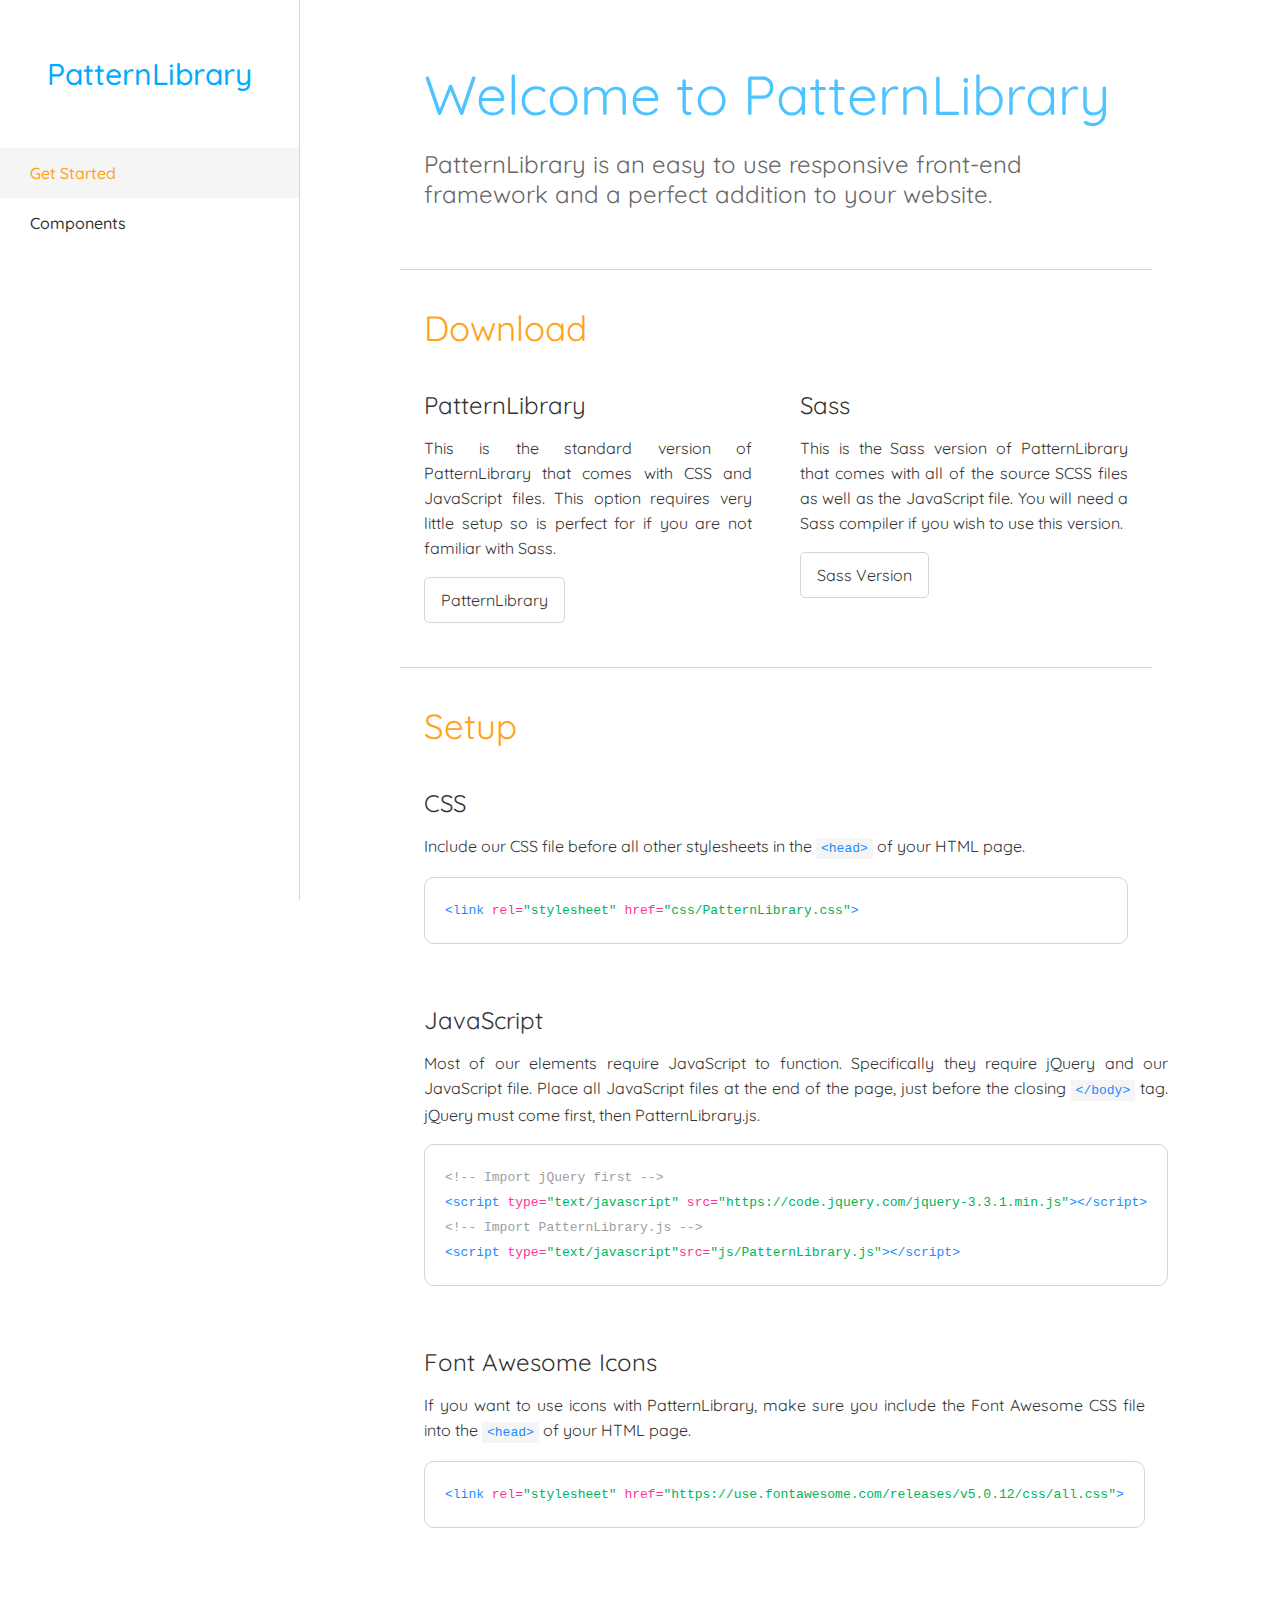
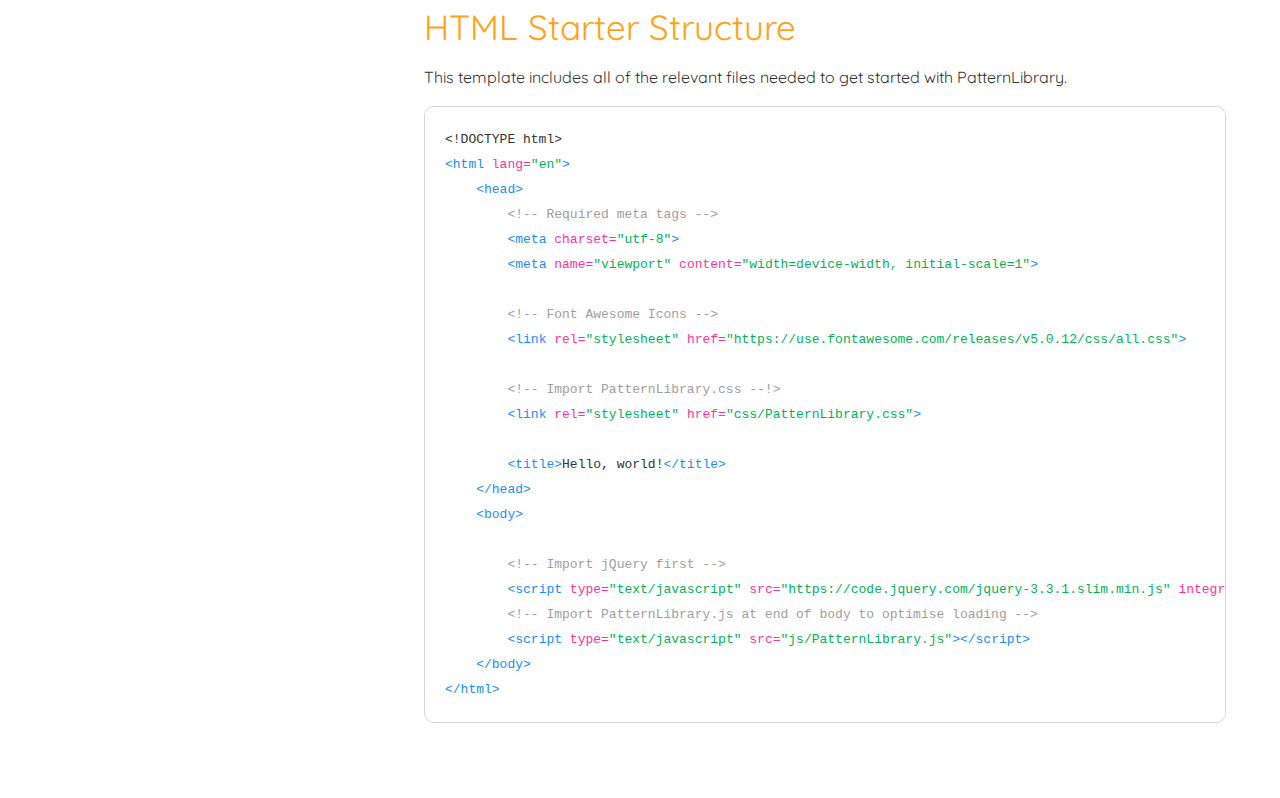
==== commit 3f4f7631: "Syntax highlighting Index.html" ====
--- a/index.html
+++ b/index.html
@@ -19,6 +19,7 @@
                             <a class="dropdown-item" href="buttons.html">Buttons</a>
                             <a class="dropdown-item" href="footer.html">Footer</a>
                             <a class="dropdown-item" href="grid.html">Grid System</a>
+                            <a class="dropdown-item" href="header.html">Header</a>
                             <a class="dropdown-item" href="jumbotron.html">Jumbotron</a>
                             <a class="dropdown-item" href="modal.html">Modal</a>
                             <a class="dropdown-item" href="navigation.html">Navigation</a>
@@ -61,31 +62,31 @@
                     <div class="row">
                         <div class="column">
                             <h4 class="subtitle">CSS</h4>
-                            <p>Include our CSS file before all other stylesheets in the <code class="code-inline">&lt;head&gt;</code> of your HTML page.</p>
+                            <p>Include our CSS file before all other stylesheets in the <code class="code-inline"><span class="tag">&lt;head&gt;</span></code> of your HTML page.</p>
 <pre>
-<code class="code-block"><span class="code-tag">&lt;link</span> rel="stylesheet" href="css/PatternLibrary.css"&gt;</code>
+<code class="code-block"><span class="tag">&lt;link </span><span class="attrib">rel=</span><span class="value">"stylesheet"</span> <span class="attrib">href=</span><span class="value">"css/PatternLibrary.css"</span><span class="tag">&gt;</span></code>
 </pre>
                         </div>
                     </div>
                     <div class="row">
                         <div class="column">
                             <h4 class="subtitle">JavaScript</h4>
-                            <p>Most of our elements require JavaScript to function. Specifically they require jQuery and our JavaScript file. Place all JavaScript files at the end of the page, just before the closing <code class="code-inline">&lt;/body&gt;</code> tag. jQuery must come first, then PatternLibrary.js.</p>
+                            <p>Most of our elements require JavaScript to function. Specifically they require jQuery and our JavaScript file. Place all JavaScript files at the end of the page, just before the closing <code class="code-inline"><span class="tag">&lt;/body&gt;</span></code> tag. jQuery must come first, then PatternLibrary.js.</p>
 <pre>
-<code class="code-block">&lt;!-- Import jQuery first --&gt;
-&lt;script type="text/javascript" src="https://code.jquery.com/jquery-3.3.1.min.js"&gt;&lt;/script&gt;
-&lt;!-- Import PatternLibrary.js --&gt;
-&lt;script type="text/javascript" src="js/PatternLibrary.js"&gt;&lt;/script&gt;
+<code class="code-block"><span class="comment">&lt;!-- Import jQuery first --&gt;</span>
+<span class="tag">&lt;script </span><span class="attrib">type=</span><span class="value">"text/javascript"</span><span class="attrib"> src=</span><span class="value">"https://code.jquery.com/jquery-3.3.1.min.js"</span><span class="tag">&gt;&lt;/script&gt;</span>
+<span class="comment">&lt;!-- Import PatternLibrary.js --&gt;</span>
+<span class="tag">&lt;script </span><span class="attrib">type=</span><span class="value">"text/javascript"</span><span class="attrib">src=</span><span class="value">"js/PatternLibrary.js"</span><span class="tag">&gt;&lt;/script&gt;</span>
 </code>
 </pre>
                         </div>
                     </div>
-                    <div class="row">
+                    <div class="row" id="fa-icons">
                         <div class="column">
                             <h4 class="subtitle">Font Awesome Icons</h4>
-                            <p>If you want to use icons with PatternLibrary, make sure you include the Font Awesome CSS file into the <code class="code-inline">&lt;head&gt;</code> of your HTML page.</p>
+                            <p>If you want to use icons with PatternLibrary, make sure you include the Font Awesome CSS file into the <code class="code-inline"><span class="tag">&lt;head&gt;</span></code> of your HTML page.</p>
 <pre>
-<code class="code-block">&lt;link rel="stylesheet" href="https://use.fontawesome.com/releases/v5.0.12/css/all.css"&gt;</code>
+<code class="code-block"><span class="tag">&lt;link <span class="attrib">rel=</span><span class="value">"stylesheet"</span> <span class="attrib">href=</span><span class="value">"https://use.fontawesome.com/releases/v5.0.12/css/all.css"</span>&gt;</span></code>
 </pre>
                         </div>
                     </div>
@@ -95,28 +96,28 @@
                             <p>This template includes all of the relevant files needed to get started with PatternLibrary.</p>
 <pre>
 <code class="code-block">&lt;!DOCTYPE html&gt;
-&lt;html lang="en"&gt;
-    &lt;head&gt;
-        &lt;!-- Required meta tags --&gt;
-        &lt;meta charset="utf-8"&gt;
-        &lt;meta name="viewport" content="width=device-width, initial-scale=1"&gt;
+<span class="tag">&lt;html <span class="attrib">lang=</span><span class="value">"en"</span>&gt;</span>
+    <span class="tag">&lt;head&gt;</span>
+        <span class="comment">&lt;!-- Required meta tags --&gt;</span>
+        <span class="tag">&lt;meta <span class="attrib">charset=</span><span class="value">"utf-8"</span>&gt;</span>
+        <span class="tag">&lt;meta <span class="attrib">name=</span><span class="value">"viewport"</span> <span class="attrib">content=</span><span class="value">"width=device-width, initial-scale=1"</span>&gt;</span>
         
-        &lt;!-- Font Awesome Icons --&gt;
-        &lt;link rel="stylesheet" href="https://use.fontawesome.com/releases/v5.0.12/css/all.css"&gt;
+        <span class="comment">&lt;!-- Font Awesome Icons --&gt;</span>
+        <span class="tag">&lt;link <span class="attrib">rel=</span><span class="value">"stylesheet"</span> <span class="attrib">href=</span><span class="value">"https://use.fontawesome.com/releases/v5.0.12/css/all.css"</span>&gt;</span>
         
-        &lt;!-- Import PatternLibrary.css --!&gt;
-        &lt;link rel="stylesheet" href="css/PatternLibrary.css"&gt;
+        <span class="comment">&lt;!-- Import PatternLibrary.css --!&gt;</span>
+        <span class="tag">&lt;link <span class="attrib">rel=</span><span class="value">"stylesheet"</span> <span class="attrib">href=</span><span class="value">"css/PatternLibrary.css"</span>&gt;</span>
         
-        &lt;title&gt;Hello, world!&lt;/title&gt;
-    &lt;/head&gt;
-    &lt;body&gt;
+        <span class="tag">&lt;title&gt;</span>Hello, world!<span class="tag">&lt;/title&gt;</span>
+    <span class="tag">&lt;/head&gt;</span>
+    <span class="tag">&lt;body&gt;</span>
         
-        &lt;!-- Import jQuery first --&gt;
-        &lt;script type="text/javascript" src="https://code.jquery.com/jquery-3.3.1.slim.min.js" integrity="sha256-3edrmyuQ0w65f8gfBsqowzjJe2iM6n0nKciPUp8y+7E=" crossorigin="anonymous"&gt;&lt;/script&gt;
-        &lt;!-- Import PatternLibrary.js at end of body to optimise loading --&gt;
-        &lt;script type="text/javascript" src="js/PatternLibrary.js"&gt;&lt;/script&gt;
-    &lt;/body&gt;
-&lt;/html&gt;
+        <span class="comment">&lt;!-- Import jQuery first --&gt;</span>
+        <span class="tag">&lt;script <span class="attrib">type=</span><span class="value">"text/javascript"</span> <span class="attrib">src=</span><span class="value">"https://code.jquery.com/jquery-3.3.1.slim.min.js"</span> <span class="attrib">integrity=</span><span class="value">"sha256-3edrmyuQ0w65f8gfBsqowzjJe2iM6n0nKciPUp8y+7E="</span> <span class="attrib">crossorigin=</span><span class="value">"anonymous"</span>&gt;&lt;/script&gt;</span>
+        <span class="comment">&lt;!-- Import PatternLibrary.js at end of body to optimise loading --&gt;</span>
+        <span class="tag">&lt;script <span class="attrib">type=</span><span class="value">"text/javascript"</span> <span class="attrib">src=</span><span class="value">"js/PatternLibrary.js"</span>&gt;&lt;/script&gt;</span>
+    <span class="tag">&lt;/body&gt;</span>
+<span class="tag">&lt;/html&gt;</span>
 </code>
 </pre>
                         </div>
--- a/css/main.css
+++ b/css/main.css
@@ -6,9 +6,6 @@
 *:before,
 *:after {
   box-sizing: inherit; }
-
-* {
-  transition: all .3s ease-in-out; }
 
 body {
   padding: 0;
@@ -56,11 +53,10 @@
   font-size: 1.1rem; }
 
 i {
-  transition: .3s ease-in-out;
   color: #FFA31A;
   font-size: 2rem; }
   i:hover {
-    color: #D5D5D5; }
+    color: #666666; }
 
 ul {
   list-style-type: none; }
@@ -87,6 +83,9 @@
 
 .center, .center-align {
   text-align: center; }
+
+.justify {
+  text-align: justify; }
 
 .right-align {
   text-align: right; }
@@ -137,66 +136,67 @@
     color: #FFFFFF; }
     nav a:hover {
       color: #FFFFFF; }
-  nav .open-menu {
-    float: right;
-    margin-top: 5px;
-    margin-right: 20px; }
-    nav .open-menu i {
-      color: #FFFFFF; }
-      nav .open-menu i:hover {
-        color: #D5D5D5; }
-  nav .main-nav {
-    position: relative;
-    height: 100%; }
-  nav .logo {
+  nav .nav-logo {
     position: absolute;
     display: inline-block;
     padding: 0 0 0 20px;
     font-size: 2rem; }
-    nav .logo:hover {
-      color: #D5D5D5; }
-  nav ul {
+    nav .nav-logo:hover {
+      color: #666666; }
+  nav .open-mobilenav {
+    float: right;
+    margin-top: 5px;
+    margin-right: 20px; }
+    nav .open-mobilenav i {
+      color: #FFFFFF; }
+      nav .open-mobilenav i:hover {
+        color: #666666; }
+  nav .nav-wrapper {
+    position: relative;
+    height: 100%; }
+  nav .nav-list {
     margin: 0; }
-    nav ul li {
+    nav .nav-list li {
       float: left;
-      padding: 0; }
-      nav ul li:hover {
+      padding: 0;
+      transition: .3s ease-in-out; }
+      nav .nav-list li:hover {
         background-color: #01a9ff; }
-      nav ul li.active {
+      nav .nav-list li.active {
         background-color: #01a9ff; }
-        nav ul li.active a {
+        nav .nav-list li.active a {
           color: #FFFFFF; }
-        nav ul li.active:hover {
+        nav .nav-list li.active:hover {
           background-color: #0098e6; }
-    nav ul a {
+    nav .nav-list a {
       font-size: 1rem;
       display: block;
       padding: 0 20px;
       cursor: pointer; }
 
 @media screen and (min-width: 320px) {
-  .main-nav ul {
+  .nav-wrapper ul {
     display: none; }
 
-  .sidenav-container {
+  .mobilenav-container {
     display: none; } }
 @media screen and (min-width: 640px) {
-  .main-nav ul {
+  .nav-wrapper ul {
     display: inline-block; }
 
-  .open-menu {
+  .open-mobilenav {
     display: none; }
 
-  .sidenav-container {
+  .mobilenav-container {
     display: none; } }
 @media screen and (min-width: 960px) {
-  .main-nav ul {
+  .nav-wrapper ul {
     display: inline-block; }
 
-  .open-menu {
+  .open-mobilenav {
     display: none; }
 
-  .sidenav-container {
+  .mobilenav-container {
     display: none; } }
 .mobilenav-container {
   position: absolute;
@@ -204,15 +204,18 @@
   left: 0;
   width: 100%;
   height: 100%;
-  background-color: #FFFFFF; }
-  .mobilenav-container .close-menu {
+  background-color: #4DC3FF;
+  z-index: 1; }
+  .mobilenav-container a {
+    color: #FFFFFF; }
+  .mobilenav-container .close-mobilenav {
     position: absolute;
     top: 20px;
     right: 20px; }
-    .mobilenav-container .close-menu i {
-      color: #4DC3FF; }
-      .mobilenav-container .close-menu i:hover {
-        color: #01a9ff; }
+    .mobilenav-container .close-mobilenav i {
+      color: #FFFFFF; }
+      .mobilenav-container .close-mobilenav i:hover {
+        color: #666666; }
   .mobilenav-container ul {
     margin-top: 55px;
     font-size: 1.5rem;
@@ -225,7 +228,7 @@
       .mobilenav-container ul li:hover {
         background-color: #F5F5F5; }
         .mobilenav-container ul li:hover a {
-          color: #4DC3FF; }
+          color: #666666; }
 
 .btn {
   border: none;
@@ -488,13 +491,10 @@
   footer ul {
     margin: 0;
     padding: 0; }
-    footer ul li {
-      list-style: none !important; }
   footer h5 {
     font-weight: 500 !important; }
   footer a {
-    color: #FFFFFF;
-    transition: none; }
+    color: #FFFFFF; }
     footer a:hover {
       color: #666666; }
   footer i {
@@ -534,7 +534,11 @@
     .modal-container .modal .close-modal {
       position: absolute;
       top: 20px;
-      right: 20px; }
+      right: 20px;
+      font-size: 20px;
+      color: #4DC3FF; }
+      .modal-container .modal .close-modal:hover {
+        color: #01a9ff; }
       .modal-container .modal .close-modal i {
         color: #4DC3FF; }
         .modal-container .modal .close-modal i:hover {
@@ -634,7 +638,9 @@
     margin-top: 0px; }
   .documentation-wrapper main pre {
     overflow: auto;
-    background-color: #F5F5F5; }
+    border: 1px solid #D5D5D5;
+    border-radius: 10px;
+    background-color: #FFFFFF; }
   .documentation-wrapper main .code-block {
     display: inline-block;
     padding: 20px;
@@ -644,12 +650,22 @@
   .documentation-wrapper main .code-inline {
     padding: 3px 5px;
     background-color: #F5F5F5; }
-  .documentation-wrapper main li {
+  .documentation-wrapper main .explain-list li {
     list-style: circle;
     line-height: 30px; }
+  .documentation-wrapper main .explain {
+    font-size: 25px; }
   .documentation-wrapper main input[type="submit"], .documentation-wrapper main input[type="reset"] {
     margin-right: 0px; }
   .documentation-wrapper main footer {
     margin-bottom: 30px; }
+  .documentation-wrapper main .comment {
+    color: #9E9E9E; }
+  .documentation-wrapper main .tag {
+    color: #1A8CFF; }
+  .documentation-wrapper main .attrib {
+    color: #FF3399; }
+  .documentation-wrapper main .value {
+    color: #00B359; }
 
 /*# sourceMappingURL=main.css.map */
